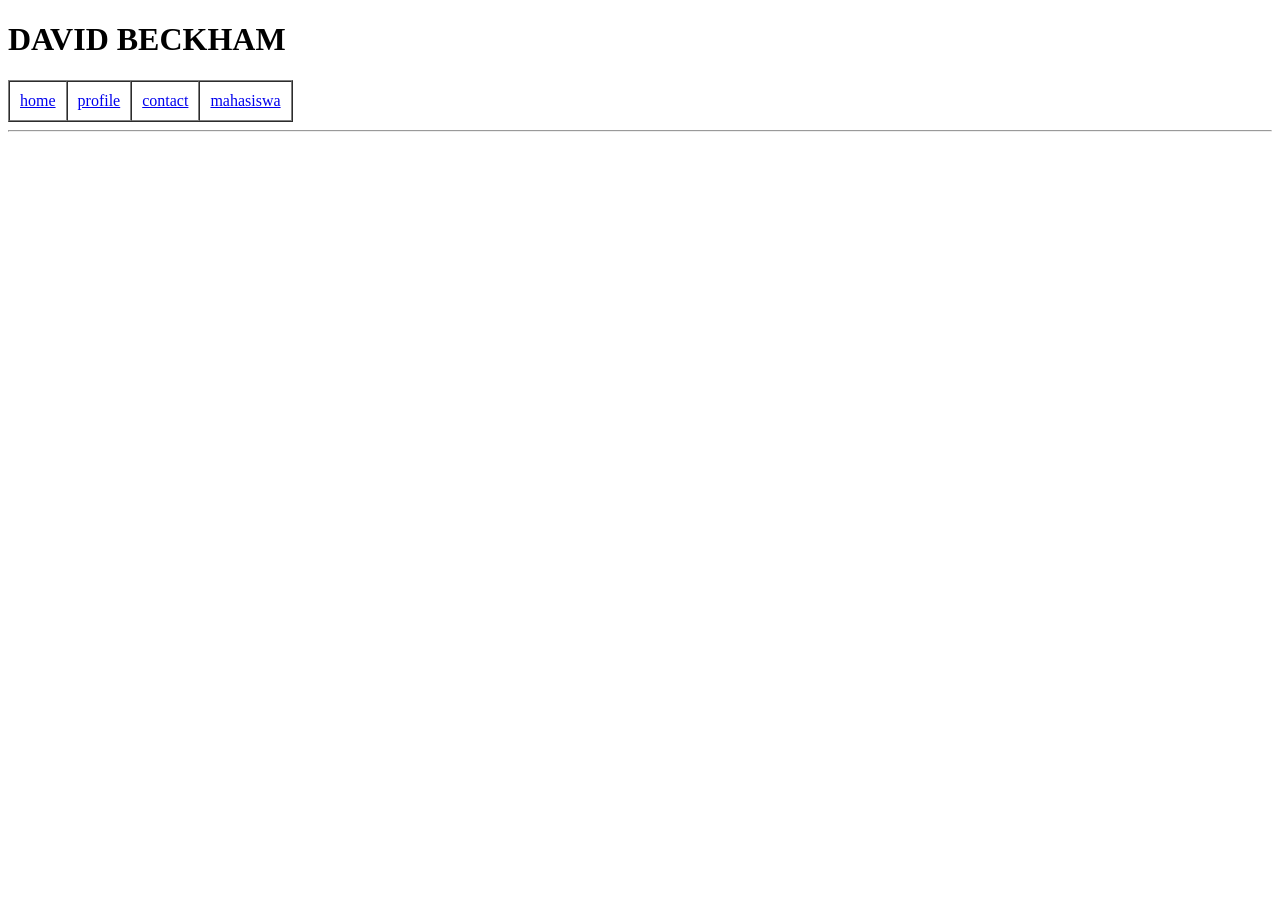
==== contact.html @ aee5e903 "add table mahasiswa" ====
<!DOCTYPE html>
<html> 
    <head>
        <meta charset="UTF-8">
        <title>
            contact
        </title>
    </head>
    <body>
        <h1>DAVID BECKHAM</h1>
        <table border="1"cellspacing="0" cellpadding="10">
            <td><a href="index.html">home</a></td>
            <td><a href="profile.html">profile</a></td>
            <td><a href="contact.html">contact</a></td>
            <td><a href="mahasiswa.html">mahasiswa</td>
        </table>
        <hr/>
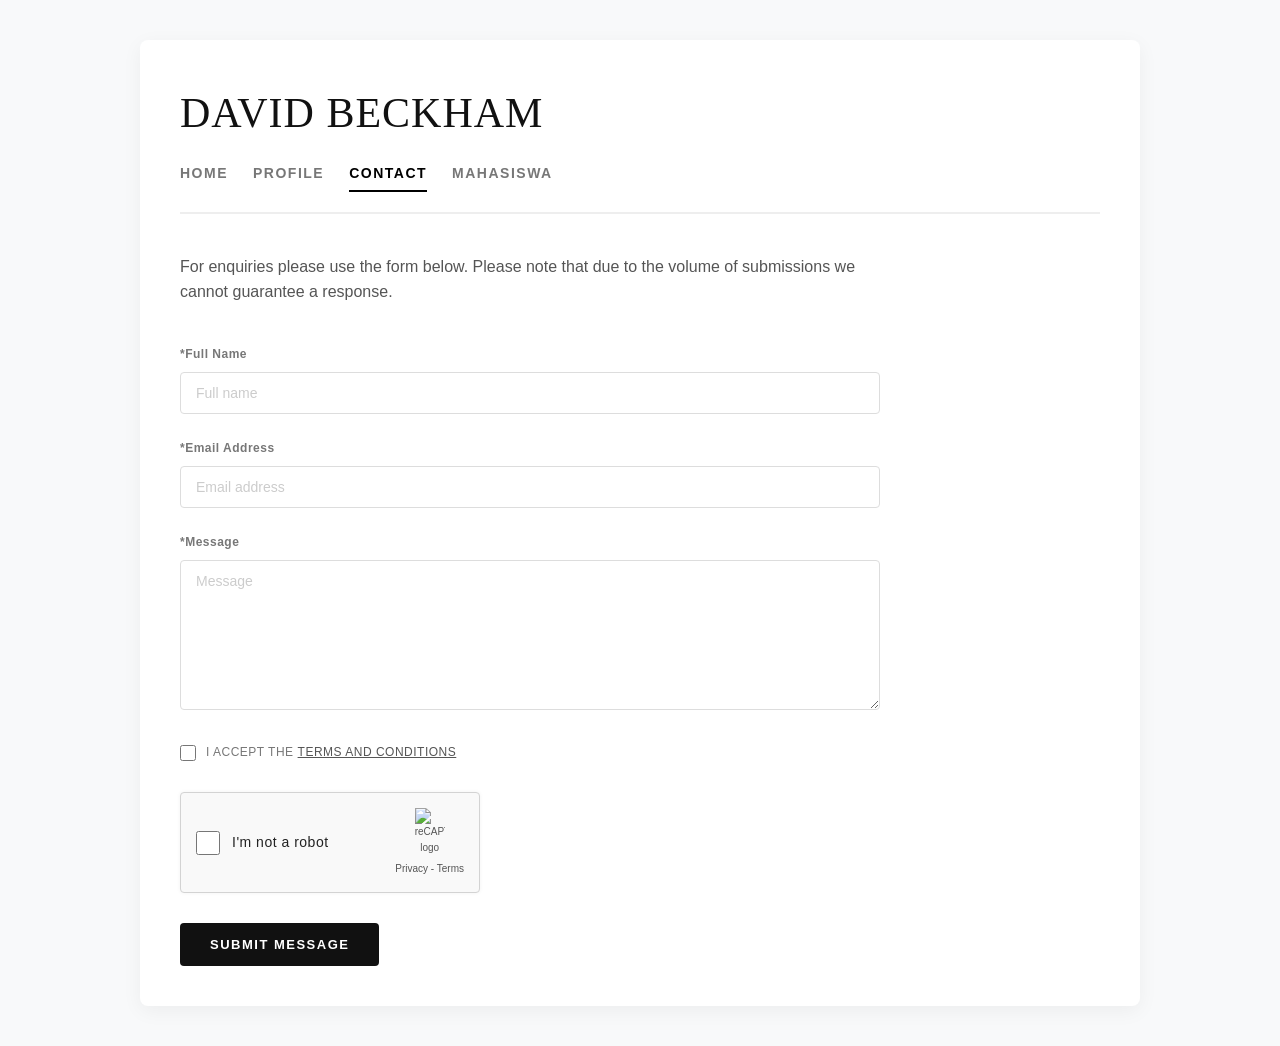
==== commit 6a559265: "Update halaman profil dan contact dengan desain baru" ====
--- a/contact.html
+++ b/contact.html
@@ -1,17 +1,285 @@
 <!DOCTYPE html>
-<html> 
-    <head>
-        <meta charset="UTF-8">
-        <title>
-            contact
-        </title>
-    </head>
-    <body>
-        <h1>DAVID BECKHAM</h1>
-        <table border="1"cellspacing="0" cellpadding="10">
-            <td><a href="index.html">home</a></td>
-            <td><a href="profile.html">profile</a></td>
-            <td><a href="contact.html">contact</a></td>
-            <td><a href="mahasiswa.html">mahasiswa</td>
-        </table>
-        <hr/>+<html lang="id">
+<head>
+    <meta charset="UTF-8">
+    <meta name="viewport" content="width=device-width, initial-scale=1.0">
+    <title>David Beckham | Contact</title>
+    <style>
+        /* CSS Reset Dasar */
+        * {
+            margin: 0;
+            padding: 0;
+            box-sizing: border-box;
+            font-family: 'Helvetica Neue', Arial, sans-serif;
+        }
+
+        body {
+            background-color: #f8f9fa; 
+            color: #333;
+            line-height: 1.6;
+        }
+
+        /* Container Utama */
+        .container {
+            max-width: 1000px;
+            margin: 40px auto;
+            padding: 40px;
+            background-color: #fff;
+            box-shadow: 0 5px 20px rgba(0,0,0,0.05);
+            border-radius: 8px;
+        }
+
+        /* --- STYLING HEADER & NAVIGASI --- */
+        .site-header {
+            border-bottom: 2px solid #eee;
+            padding-bottom: 20px;
+            margin-bottom: 40px;
+        }
+
+        .site-title {
+            font-family: "Playfair Display", "Times New Roman", serif;
+            font-size: 42px;
+            font-weight: normal;
+            color: #111;
+            margin-bottom: 15px;
+            letter-spacing: 1px;
+            text-transform: uppercase;
+        }
+
+        .site-nav {
+            display: flex;
+            gap: 25px;
+        }
+
+        .site-nav a {
+            text-decoration: none;
+            color: #777;
+            font-size: 14px;
+            font-weight: bold;
+            text-transform: uppercase;
+            letter-spacing: 1.5px;
+            padding-bottom: 5px;
+            transition: color 0.3s ease, border-bottom 0.3s ease;
+        }
+
+        .site-nav a:hover, .site-nav a.active {
+            color: #000;
+            border-bottom: 2px solid #000;
+        }
+        /* --------------------------------- */
+
+        /* Membatasi lebar form agar tidak terlalu memanjang ke kanan */
+        .form-wrapper {
+            max-width: 700px; 
+        }
+
+        /* Deskripsi Form */
+        .description {
+            font-size: 16px;
+            color: #555;
+            margin-bottom: 40px;
+            font-weight: 300;
+        }
+
+        /* Form Grup */
+        .form-group {
+            margin-bottom: 25px;
+        }
+
+        /* Label Form */
+        label {
+            display: block;
+            font-size: 12px;
+            color: #777;
+            margin-bottom: 8px;
+            font-weight: bold;
+            letter-spacing: 0.5px;
+        }
+
+        /* Input dan Textarea */
+        input[type="text"],
+        input[type="email"],
+        textarea {
+            width: 100%;
+            padding: 12px 15px;
+            border: 1px solid #ddd;
+            border-radius: 4px;
+            font-size: 14px;
+            font-family: inherit;
+            color: #333;
+            outline: none;
+            transition: border-color 0.3s ease;
+        }
+
+        input::placeholder,
+        textarea::placeholder {
+            color: #ccc;
+        }
+
+        input:focus,
+        textarea:focus {
+            border-color: #111;
+        }
+
+        textarea {
+            resize: vertical;
+            height: 150px;
+        }
+
+        /* Checkbox Syarat & Ketentuan */
+        .checkbox-group {
+            display: flex;
+            align-items: center;
+            margin-bottom: 30px;
+            font-size: 12px;
+            color: #888;
+            letter-spacing: 0.5px;
+        }
+
+        .checkbox-group input[type="checkbox"] {
+            margin-right: 10px;
+            width: 16px;
+            height: 16px;
+            cursor: pointer;
+        }
+
+        .checkbox-group a {
+            color: #555;
+            text-decoration: underline;
+            margin-left: 4px;
+        }
+
+        /* Mockup Kotak reCAPTCHA */
+        .recaptcha-mockup {
+            display: flex;
+            align-items: center;
+            justify-content: space-between;
+            width: 300px;
+            padding: 15px;
+            background-color: #f9f9f9;
+            border: 1px solid #d3d3d3;
+            border-radius: 4px;
+            margin-bottom: 30px;
+            box-shadow: 0 0 4px rgba(0,0,0,0.05);
+        }
+
+        .recaptcha-left {
+            display: flex;
+            align-items: center;
+        }
+
+        .recaptcha-left input[type="checkbox"] {
+            width: 24px;
+            height: 24px;
+            margin-right: 12px;
+            cursor: pointer;
+        }
+
+        .recaptcha-left span {
+            font-size: 14px;
+            color: #222;
+        }
+
+        .recaptcha-right {
+            text-align: center;
+            font-size: 10px;
+            color: #555;
+        }
+
+        .recaptcha-right img {
+            width: 30px;
+            display: block;
+            margin: 0 auto 5px auto;
+        }
+
+        .recaptcha-links a {
+            color: #555;
+            text-decoration: none;
+        }
+
+        .recaptcha-links a:hover {
+            text-decoration: underline;
+        }
+
+        /* Tombol Submit */
+        .submit-btn {
+            background-color: #111;
+            color: #fff;
+            border: none;
+            padding: 14px 30px;
+            font-size: 13px;
+            font-weight: bold;
+            letter-spacing: 1.5px;
+            text-transform: uppercase;
+            cursor: pointer;
+            border-radius: 4px;
+            transition: background-color 0.3s ease, transform 0.2s ease;
+        }
+
+        .submit-btn:hover {
+            background-color: #444; 
+            transform: translateY(-2px);
+        }
+    </style>
+</head>
+<body>
+
+    <div class="container">
+        
+        <header class="site-header">
+            <h1 class="site-title">DAVID BECKHAM</h1>
+            <nav class="site-nav">
+                <a href="index.html">Home</a>
+                <a href="profile.html">Profile</a>
+                <a href="contact.html" class="active">Contact</a>
+                <a href="mahasiswa.html">Mahasiswa</a>
+            </nav>
+        </header>
+
+        <div class="form-wrapper">
+            <p class="description">For enquiries please use the form below. Please note that due to the volume of submissions we cannot guarantee a response.</p>
+
+            <form action="#" method="POST">
+                <div class="form-group">
+                    <label for="fullname">*Full Name</label>
+                    <input type="text" id="fullname" name="fullname" placeholder="Full name" required>
+                </div>
+
+                <div class="form-group">
+                    <label for="email">*Email Address</label>
+                    <input type="email" id="email" name="email" placeholder="Email address" required>
+                </div>
+
+                <div class="form-group">
+                    <label for="message">*Message</label>
+                    <textarea id="message" name="message" placeholder="Message" required></textarea>
+                </div>
+
+                <div class="checkbox-group">
+                    <input type="checkbox" id="terms" name="terms" required>
+                    <label for="terms" style="display:inline; margin:0; font-weight:normal; color:#777; font-size: 12px;">I ACCEPT THE</label>
+                    <a href="#">TERMS AND CONDITIONS</a>
+                </div>
+
+                <div class="recaptcha-mockup">
+                    <div class="recaptcha-left">
+                        <input type="checkbox" id="robot" name="robot">
+                        <label for="robot" style="display:inline; margin:0; font-weight:normal; color:#222; font-size: 14px;">I'm not a robot</label>
+                    </div>
+                    <div class="recaptcha-right">
+                        <img src="https://www.gstatic.com/recaptcha/api2/logo_48.png" alt="reCAPTCHA logo">
+                        <div class="recaptcha-links">
+                            <a href="#">Privacy</a> - <a href="#">Terms</a>
+                        </div>
+                    </div>
+                </div>
+
+                <button type="submit" class="submit-btn">SUBMIT MESSAGE</button>
+
+            </form>
+        </div>
+
+    </div>
+
+</body>
+</html>
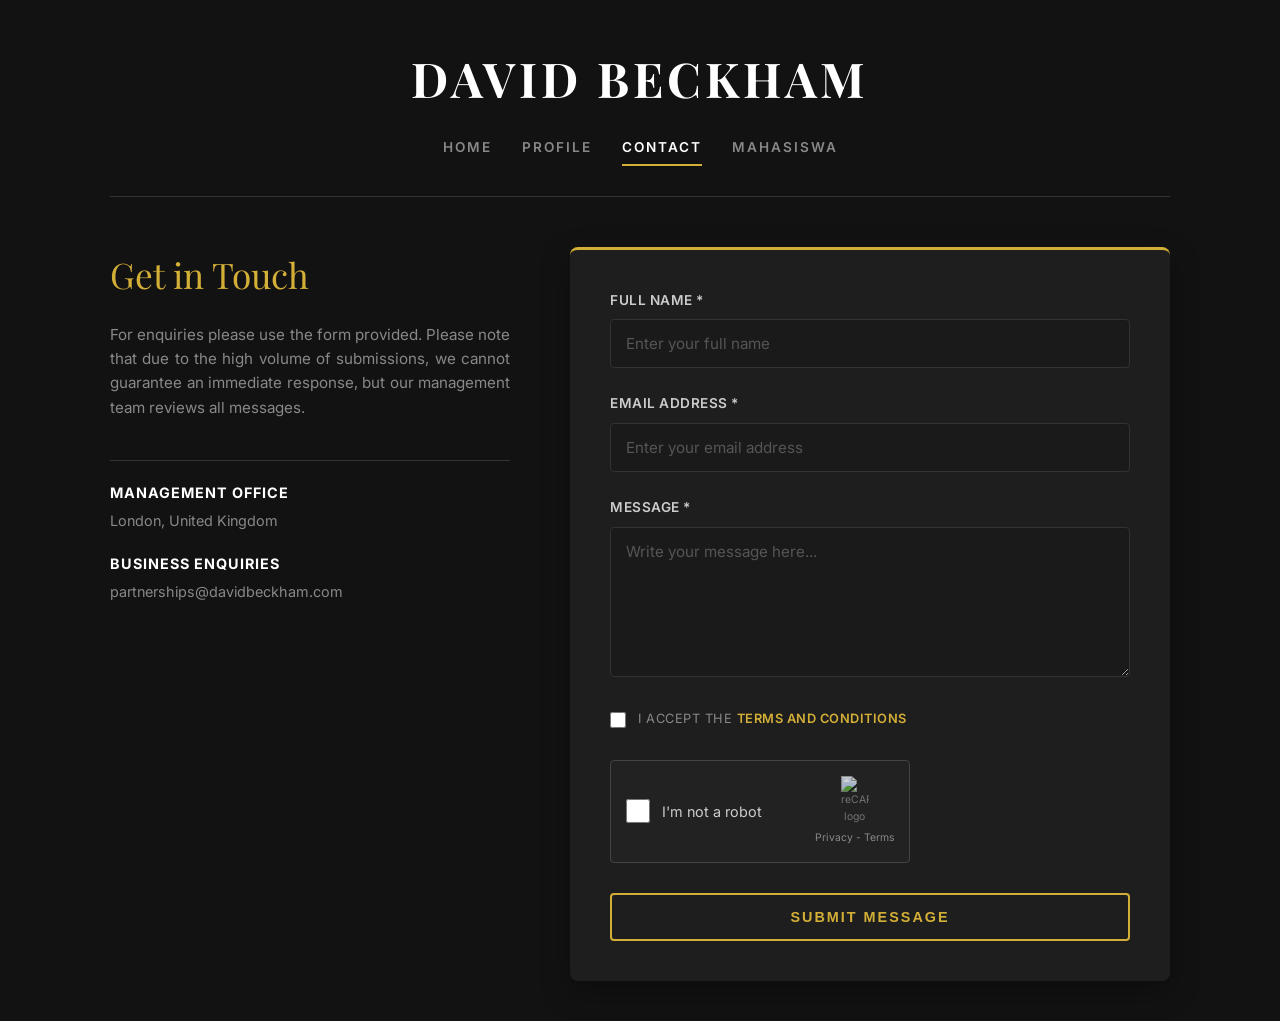
==== commit fba3ffff: "Memperbarui UI form dan menambahkan fitur Local Storage untuk data mahasiswa" ====
--- a/contact.html
+++ b/contact.html
@@ -4,225 +4,10 @@
     <meta charset="UTF-8">
     <meta name="viewport" content="width=device-width, initial-scale=1.0">
     <title>David Beckham | Contact</title>
-    <style>
-        /* CSS Reset Dasar */
-        * {
-            margin: 0;
-            padding: 0;
-            box-sizing: border-box;
-            font-family: 'Helvetica Neue', Arial, sans-serif;
-        }
-
-        body {
-            background-color: #f8f9fa; 
-            color: #333;
-            line-height: 1.6;
-        }
-
-        /* Container Utama */
-        .container {
-            max-width: 1000px;
-            margin: 40px auto;
-            padding: 40px;
-            background-color: #fff;
-            box-shadow: 0 5px 20px rgba(0,0,0,0.05);
-            border-radius: 8px;
-        }
-
-        /* --- STYLING HEADER & NAVIGASI --- */
-        .site-header {
-            border-bottom: 2px solid #eee;
-            padding-bottom: 20px;
-            margin-bottom: 40px;
-        }
-
-        .site-title {
-            font-family: "Playfair Display", "Times New Roman", serif;
-            font-size: 42px;
-            font-weight: normal;
-            color: #111;
-            margin-bottom: 15px;
-            letter-spacing: 1px;
-            text-transform: uppercase;
-        }
-
-        .site-nav {
-            display: flex;
-            gap: 25px;
-        }
-
-        .site-nav a {
-            text-decoration: none;
-            color: #777;
-            font-size: 14px;
-            font-weight: bold;
-            text-transform: uppercase;
-            letter-spacing: 1.5px;
-            padding-bottom: 5px;
-            transition: color 0.3s ease, border-bottom 0.3s ease;
-        }
-
-        .site-nav a:hover, .site-nav a.active {
-            color: #000;
-            border-bottom: 2px solid #000;
-        }
-        /* --------------------------------- */
-
-        /* Membatasi lebar form agar tidak terlalu memanjang ke kanan */
-        .form-wrapper {
-            max-width: 700px; 
-        }
-
-        /* Deskripsi Form */
-        .description {
-            font-size: 16px;
-            color: #555;
-            margin-bottom: 40px;
-            font-weight: 300;
-        }
-
-        /* Form Grup */
-        .form-group {
-            margin-bottom: 25px;
-        }
-
-        /* Label Form */
-        label {
-            display: block;
-            font-size: 12px;
-            color: #777;
-            margin-bottom: 8px;
-            font-weight: bold;
-            letter-spacing: 0.5px;
-        }
-
-        /* Input dan Textarea */
-        input[type="text"],
-        input[type="email"],
-        textarea {
-            width: 100%;
-            padding: 12px 15px;
-            border: 1px solid #ddd;
-            border-radius: 4px;
-            font-size: 14px;
-            font-family: inherit;
-            color: #333;
-            outline: none;
-            transition: border-color 0.3s ease;
-        }
-
-        input::placeholder,
-        textarea::placeholder {
-            color: #ccc;
-        }
-
-        input:focus,
-        textarea:focus {
-            border-color: #111;
-        }
-
-        textarea {
-            resize: vertical;
-            height: 150px;
-        }
-
-        /* Checkbox Syarat & Ketentuan */
-        .checkbox-group {
-            display: flex;
-            align-items: center;
-            margin-bottom: 30px;
-            font-size: 12px;
-            color: #888;
-            letter-spacing: 0.5px;
-        }
-
-        .checkbox-group input[type="checkbox"] {
-            margin-right: 10px;
-            width: 16px;
-            height: 16px;
-            cursor: pointer;
-        }
-
-        .checkbox-group a {
-            color: #555;
-            text-decoration: underline;
-            margin-left: 4px;
-        }
-
-        /* Mockup Kotak reCAPTCHA */
-        .recaptcha-mockup {
-            display: flex;
-            align-items: center;
-            justify-content: space-between;
-            width: 300px;
-            padding: 15px;
-            background-color: #f9f9f9;
-            border: 1px solid #d3d3d3;
-            border-radius: 4px;
-            margin-bottom: 30px;
-            box-shadow: 0 0 4px rgba(0,0,0,0.05);
-        }
-
-        .recaptcha-left {
-            display: flex;
-            align-items: center;
-        }
-
-        .recaptcha-left input[type="checkbox"] {
-            width: 24px;
-            height: 24px;
-            margin-right: 12px;
-            cursor: pointer;
-        }
-
-        .recaptcha-left span {
-            font-size: 14px;
-            color: #222;
-        }
-
-        .recaptcha-right {
-            text-align: center;
-            font-size: 10px;
-            color: #555;
-        }
-
-        .recaptcha-right img {
-            width: 30px;
-            display: block;
-            margin: 0 auto 5px auto;
-        }
-
-        .recaptcha-links a {
-            color: #555;
-            text-decoration: none;
-        }
-
-        .recaptcha-links a:hover {
-            text-decoration: underline;
-        }
-
-        /* Tombol Submit */
-        .submit-btn {
-            background-color: #111;
-            color: #fff;
-            border: none;
-            padding: 14px 30px;
-            font-size: 13px;
-            font-weight: bold;
-            letter-spacing: 1.5px;
-            text-transform: uppercase;
-            cursor: pointer;
-            border-radius: 4px;
-            transition: background-color 0.3s ease, transform 0.2s ease;
-        }
-
-        .submit-btn:hover {
-            background-color: #444; 
-            transform: translateY(-2px);
-        }
-    </style>
+    <link rel="stylesheet" href="contact.css">
+    <link href="https://fonts.googleapis.com/css2?family=Playfair+Display:ital,wght@0,400;0,700;1,400&family=Inter:wght@300;400;600&display=swap" rel="stylesheet">
 </head>
-<body>
+<body class="contact-page">
 
     <div class="container">
         
@@ -236,48 +21,68 @@
             </nav>
         </header>
 
-        <div class="form-wrapper">
-            <p class="description">For enquiries please use the form below. Please note that due to the volume of submissions we cannot guarantee a response.</p>
+        <main class="contact-layout">
+            
+            <div class="contact-info">
+                <h2>Get in Touch</h2>
+                <p class="description">
+                    For enquiries please use the form provided. Please note that due to the high volume of submissions, we cannot guarantee an immediate response, but our management team reviews all messages.
+                </p>
+                
+                <div class="info-details">
+                    <div class="info-item">
+                        <strong>Management Office</strong>
+                        <p>London, United Kingdom</p>
+                    </div>
+                    <div class="info-item">
+                        <strong>Business Enquiries</strong>
+                        <p>partnerships@davidbeckham.com</p>
+                    </div>
+                </div>
+            </div>
 
-            <form action="#" method="POST">
-                <div class="form-group">
-                    <label for="fullname">*Full Name</label>
-                    <input type="text" id="fullname" name="fullname" placeholder="Full name" required>
-                </div>
+            <div class="contact-form-wrapper">
+                <form action="#" method="POST" class="contact-form">
+                    
+                    <div class="form-group">
+                        <label for="fullname">Full Name *</label>
+                        <input type="text" id="fullname" name="fullname" placeholder="Enter your full name" required>
+                    </div>
 
-                <div class="form-group">
-                    <label for="email">*Email Address</label>
-                    <input type="email" id="email" name="email" placeholder="Email address" required>
-                </div>
+                    <div class="form-group">
+                        <label for="email">Email Address *</label>
+                        <input type="email" id="email" name="email" placeholder="Enter your email address" required>
+                    </div>
 
-                <div class="form-group">
-                    <label for="message">*Message</label>
-                    <textarea id="message" name="message" placeholder="Message" required></textarea>
-                </div>
+                    <div class="form-group">
+                        <label for="message">Message *</label>
+                        <textarea id="message" name="message" placeholder="Write your message here..." required></textarea>
+                    </div>
 
-                <div class="checkbox-group">
-                    <input type="checkbox" id="terms" name="terms" required>
-                    <label for="terms" style="display:inline; margin:0; font-weight:normal; color:#777; font-size: 12px;">I ACCEPT THE</label>
-                    <a href="#">TERMS AND CONDITIONS</a>
-                </div>
+                    <div class="checkbox-group">
+                        <input type="checkbox" id="terms" name="terms" required>
+                        <label for="terms">I ACCEPT THE <a href="#">TERMS AND CONDITIONS</a></label>
+                    </div>
 
-                <div class="recaptcha-mockup">
-                    <div class="recaptcha-left">
-                        <input type="checkbox" id="robot" name="robot">
-                        <label for="robot" style="display:inline; margin:0; font-weight:normal; color:#222; font-size: 14px;">I'm not a robot</label>
-                    </div>
-                    <div class="recaptcha-right">
-                        <img src="https://www.gstatic.com/recaptcha/api2/logo_48.png" alt="reCAPTCHA logo">
-                        <div class="recaptcha-links">
-                            <a href="#">Privacy</a> - <a href="#">Terms</a>
+                    <div class="recaptcha-mockup">
+                        <div class="recaptcha-left">
+                            <input type="checkbox" id="robot" name="robot" required>
+                            <label for="robot">I'm not a robot</label>
+                        </div>
+                        <div class="recaptcha-right">
+                            <img src="https://www.gstatic.com/recaptcha/api2/logo_48.png" alt="reCAPTCHA logo">
+                            <div class="recaptcha-links">
+                                <a href="#">Privacy</a> - <a href="#">Terms</a>
+                            </div>
                         </div>
                     </div>
-                </div>
 
-                <button type="submit" class="submit-btn">SUBMIT MESSAGE</button>
+                    <button type="submit" class="submit-btn">Submit Message</button>
 
-            </form>
-        </div>
+                </form>
+            </div>
+
+        </main>
 
     </div>
 
--- a/contact.css
+++ b/contact.css
@@ -0,0 +1,289 @@
+/* --- Reset & Base Variables --- */
+* {
+    margin: 0;
+    padding: 0;
+    box-sizing: border-box;
+}
+
+:root {
+    --bg-dark: #121212;
+    --bg-card: #1e1e1e;
+    --text-main: #e0e0e0;
+    --text-muted: #888;
+    --accent-color: #d4af37; /* Warna emas premium */
+    --border-color: #333;
+    --input-bg: #1a1a1a;
+}
+
+body.contact-page {
+    background-color: var(--bg-dark);
+    color: var(--text-main);
+    font-family: 'Inter', Arial, sans-serif;
+    line-height: 1.6;
+}
+
+.container {
+    max-width: 1100px;
+    margin: 0 auto;
+    padding: 40px 20px;
+}
+
+/* --- HEADER & NAVIGASI (Sama dengan Profile) --- */
+.site-header {
+    border-bottom: 1px solid var(--border-color);
+    padding-bottom: 30px;
+    margin-bottom: 50px;
+    text-align: center;
+}
+
+.site-title {
+    font-family: "Playfair Display", serif;
+    font-size: 3rem;
+    font-weight: 700;
+    color: #fff;
+    letter-spacing: 4px;
+    margin-bottom: 20px;
+    text-transform: uppercase;
+}
+
+.site-nav {
+    display: flex;
+    justify-content: center;
+    gap: 30px;
+}
+
+.site-nav a {
+    text-decoration: none;
+    color: var(--text-muted);
+    font-size: 0.85rem;
+    font-weight: 600;
+    text-transform: uppercase;
+    letter-spacing: 2px;
+    padding-bottom: 5px;
+    transition: all 0.3s ease;
+}
+
+.site-nav a:hover, .site-nav a.active {
+    color: #fff;
+    border-bottom: 2px solid var(--accent-color);
+}
+
+/* --- TATA LETAK KONTAK (2 Kolom) --- */
+.contact-layout {
+    display: grid;
+    grid-template-columns: 1fr 1.5fr; /* Kolom kiri lebih kecil dari kanan */
+    gap: 60px;
+    align-items: start;
+}
+
+/* --- INFORMASI KONTAK (Kiri) --- */
+.contact-info h2 {
+    font-family: "Playfair Display", serif;
+    font-size: 2.2rem;
+    color: var(--accent-color);
+    margin-bottom: 20px;
+    font-weight: 400;
+}
+
+.description {
+    font-size: 0.95rem;
+    color: var(--text-muted);
+    margin-bottom: 40px;
+    text-align: justify;
+}
+
+.info-details {
+    border-top: 1px solid var(--border-color);
+    padding-top: 20px;
+}
+
+.info-item {
+    margin-bottom: 20px;
+}
+
+.info-item strong {
+    display: block;
+    color: #fff;
+    font-size: 0.9rem;
+    text-transform: uppercase;
+    letter-spacing: 1px;
+    margin-bottom: 5px;
+}
+
+.info-item p {
+    color: var(--text-muted);
+    font-size: 0.9rem;
+}
+
+/* --- FORM KONTAK (Kanan) --- */
+.contact-form-wrapper {
+    background-color: var(--bg-card);
+    padding: 40px;
+    border-radius: 8px;
+    box-shadow: 0 10px 30px rgba(0,0,0,0.3);
+    border-top: 3px solid var(--accent-color);
+}
+
+.form-group {
+    margin-bottom: 25px;
+}
+
+.form-group label {
+    display: block;
+    font-size: 0.85rem;
+    color: #ccc;
+    margin-bottom: 8px;
+    font-weight: 600;
+    letter-spacing: 0.5px;
+    text-transform: uppercase;
+}
+
+input[type="text"],
+input[type="email"],
+textarea {
+    width: 100%;
+    padding: 14px 15px;
+    background-color: var(--input-bg);
+    border: 1px solid var(--border-color);
+    border-radius: 4px;
+    font-size: 0.95rem;
+    font-family: inherit;
+    color: #fff;
+    outline: none;
+    transition: all 0.3s ease;
+}
+
+input::placeholder,
+textarea::placeholder {
+    color: #555;
+}
+
+input:focus,
+textarea:focus {
+    border-color: var(--accent-color);
+    box-shadow: 0 0 5px rgba(212, 175, 55, 0.2);
+}
+
+textarea {
+    resize: vertical;
+    height: 150px;
+}
+
+/* Checkbox & Terms */
+.checkbox-group {
+    display: flex;
+    align-items: center;
+    margin-bottom: 30px;
+}
+
+.checkbox-group input[type="checkbox"] {
+    margin-right: 12px;
+    width: 16px;
+    height: 16px;
+    accent-color: var(--accent-color);
+    cursor: pointer;
+}
+
+.checkbox-group label {
+    font-size: 0.8rem;
+    color: var(--text-muted);
+    letter-spacing: 0.5px;
+    cursor: pointer;
+}
+
+.checkbox-group a {
+    color: var(--accent-color);
+    text-decoration: none;
+    font-weight: 600;
+}
+
+.checkbox-group a:hover {
+    text-decoration: underline;
+}
+
+/* Mockup reCAPTCHA Gelap */
+.recaptcha-mockup {
+    display: flex;
+    align-items: center;
+    justify-content: space-between;
+    max-width: 300px;
+    padding: 15px;
+    background-color: #222;
+    border: 1px solid #444;
+    border-radius: 4px;
+    margin-bottom: 30px;
+}
+
+.recaptcha-left {
+    display: flex;
+    align-items: center;
+}
+
+.recaptcha-left input[type="checkbox"] {
+    width: 24px;
+    height: 24px;
+    margin-right: 12px;
+    cursor: pointer;
+}
+
+.recaptcha-left label {
+    font-size: 0.9rem;
+    color: #ccc;
+    cursor: pointer;
+}
+
+.recaptcha-right {
+    text-align: center;
+    font-size: 0.65rem;
+    color: #888;
+}
+
+.recaptcha-right img {
+    width: 28px;
+    display: block;
+    margin: 0 auto 5px auto;
+    opacity: 0.8;
+}
+
+.recaptcha-links a {
+    color: #888;
+    text-decoration: none;
+}
+
+.recaptcha-links a:hover {
+    color: #ccc;
+}
+
+/* Tombol Submit */
+.submit-btn {
+    background-color: transparent;
+    color: var(--accent-color);
+    border: 2px solid var(--accent-color);
+    padding: 14px 35px;
+    font-size: 0.9rem;
+    font-weight: 600;
+    letter-spacing: 2px;
+    text-transform: uppercase;
+    cursor: pointer;
+    border-radius: 4px;
+    transition: all 0.3s ease;
+    width: 100%;
+}
+
+.submit-btn:hover {
+    background-color: var(--accent-color);
+    color: #000;
+}
+
+/* --- RESPONSIVE MOBILE --- */
+@media (max-width: 800px) {
+    .contact-layout {
+        grid-template-columns: 1fr; /* Berubah jadi 1 kolom (atas-bawah) di HP */
+        gap: 40px;
+    }
+
+    .site-nav {
+        flex-wrap: wrap;
+        gap: 15px;
+    }
+}
